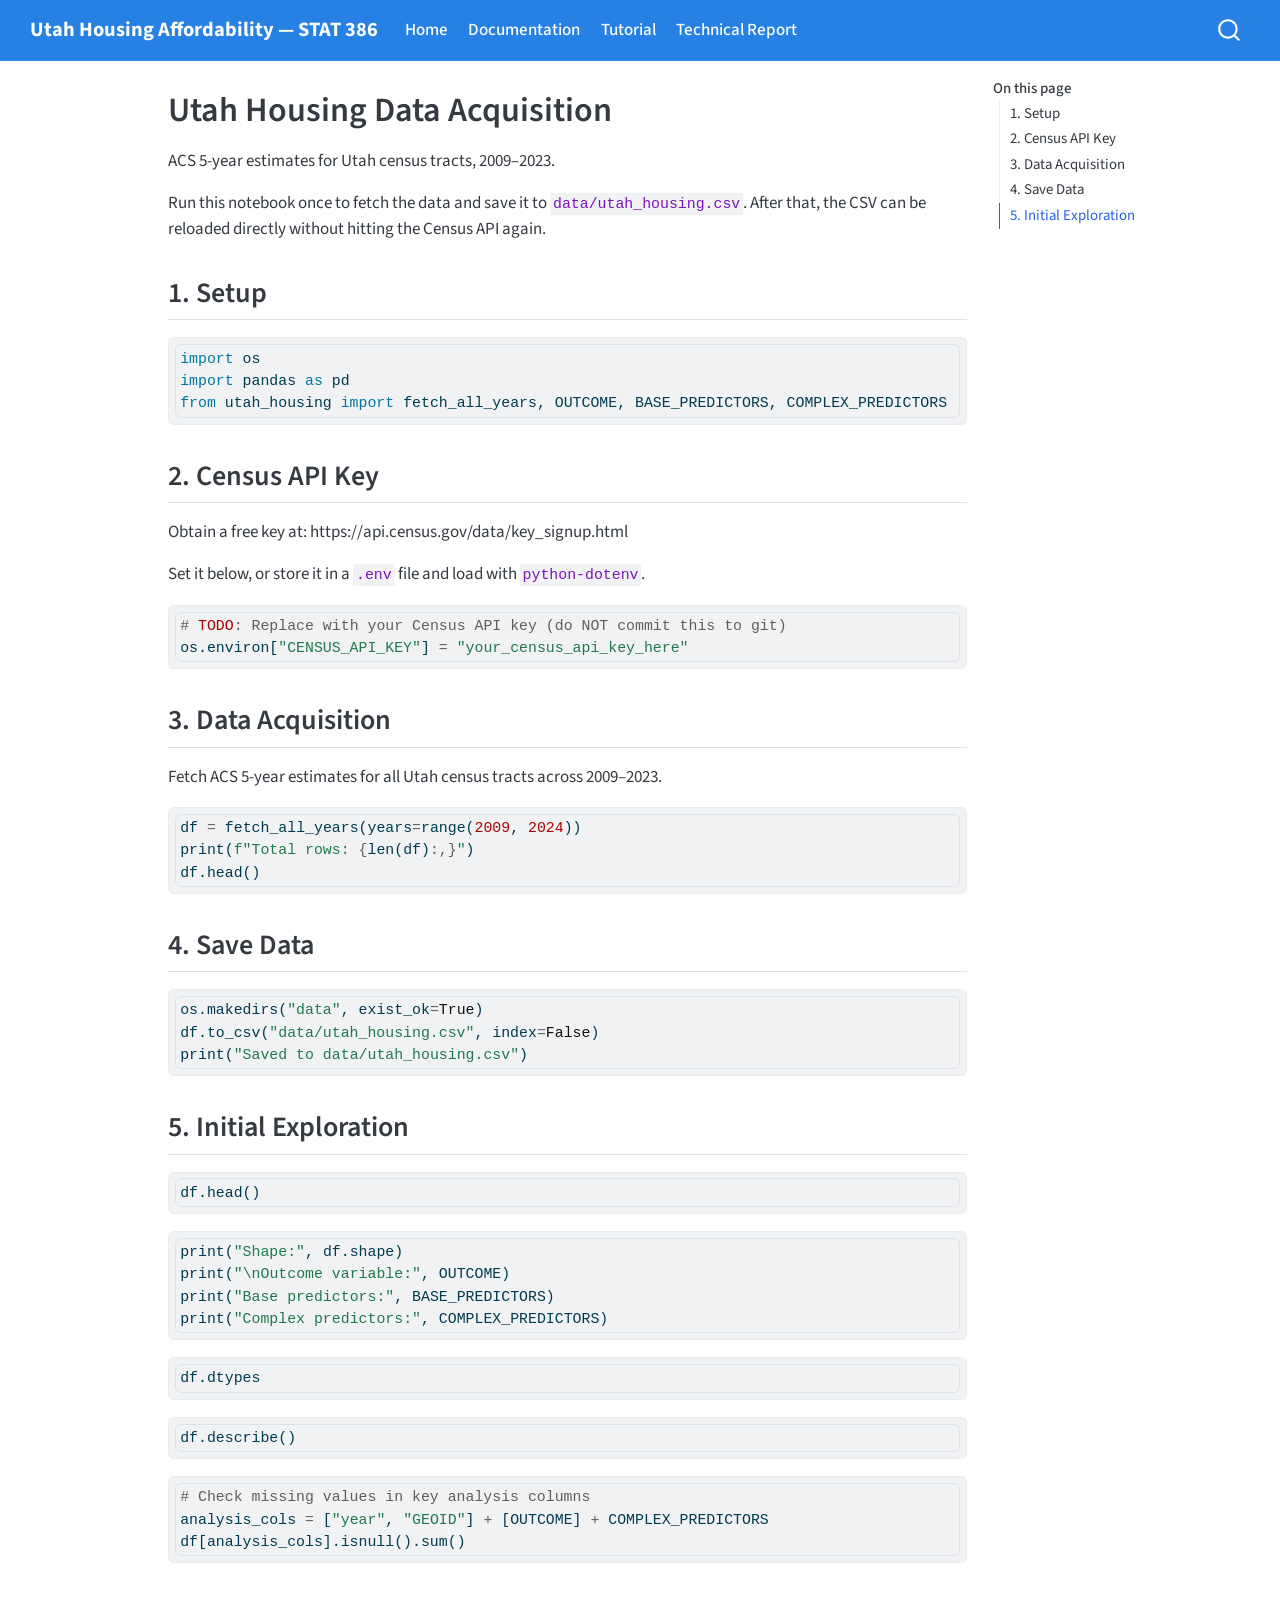
==== docs/data_acquisition.html @ f3c0e5d0 "Initial commit: Utah Housing Project" ====
<!DOCTYPE html>
<html xmlns="http://www.w3.org/1999/xhtml" lang="en" xml:lang="en"><head>

<meta charset="utf-8">
<meta name="generator" content="quarto-1.8.26">

<meta name="viewport" content="width=device-width, initial-scale=1.0, user-scalable=yes">


<title>Utah Housing Data Acquisition – Utah Housing Affordability — STAT 386</title>
<style>
code{white-space: pre-wrap;}
span.smallcaps{font-variant: small-caps;}
div.columns{display: flex; gap: min(4vw, 1.5em);}
div.column{flex: auto; overflow-x: auto;}
div.hanging-indent{margin-left: 1.5em; text-indent: -1.5em;}
ul.task-list{list-style: none;}
ul.task-list li input[type="checkbox"] {
  width: 0.8em;
  margin: 0 0.8em 0.2em -1em; /* quarto-specific, see https://github.com/quarto-dev/quarto-cli/issues/4556 */ 
  vertical-align: middle;
}
/* CSS for syntax highlighting */
html { -webkit-text-size-adjust: 100%; }
pre > code.sourceCode { white-space: pre; position: relative; }
pre > code.sourceCode > span { display: inline-block; line-height: 1.25; }
pre > code.sourceCode > span:empty { height: 1.2em; }
.sourceCode { overflow: visible; }
code.sourceCode > span { color: inherit; text-decoration: inherit; }
div.sourceCode { margin: 1em 0; }
pre.sourceCode { margin: 0; }
@media screen {
div.sourceCode { overflow: auto; }
}
@media print {
pre > code.sourceCode { white-space: pre-wrap; }
pre > code.sourceCode > span { text-indent: -5em; padding-left: 5em; }
}
pre.numberSource code
  { counter-reset: source-line 0; }
pre.numberSource code > span
  { position: relative; left: -4em; counter-increment: source-line; }
pre.numberSource code > span > a:first-child::before
  { content: counter(source-line);
    position: relative; left: -1em; text-align: right; vertical-align: baseline;
    border: none; display: inline-block;
    -webkit-touch-callout: none; -webkit-user-select: none;
    -khtml-user-select: none; -moz-user-select: none;
    -ms-user-select: none; user-select: none;
    padding: 0 4px; width: 4em;
  }
pre.numberSource { margin-left: 3em;  padding-left: 4px; }
div.sourceCode
  {   }
@media screen {
pre > code.sourceCode > span > a:first-child::before { text-decoration: underline; }
}
</style>


<script src="site_libs/quarto-nav/quarto-nav.js"></script>
<script src="site_libs/quarto-nav/headroom.min.js"></script>
<script src="site_libs/clipboard/clipboard.min.js"></script>
<script src="site_libs/quarto-search/autocomplete.umd.js"></script>
<script src="site_libs/quarto-search/fuse.min.js"></script>
<script src="site_libs/quarto-search/quarto-search.js"></script>
<meta name="quarto:offset" content="./">
<script src="site_libs/quarto-html/quarto.js" type="module"></script>
<script src="site_libs/quarto-html/tabsets/tabsets.js" type="module"></script>
<script src="site_libs/quarto-html/axe/axe-check.js" type="module"></script>
<script src="site_libs/quarto-html/popper.min.js"></script>
<script src="site_libs/quarto-html/tippy.umd.min.js"></script>
<script src="site_libs/quarto-html/anchor.min.js"></script>
<link href="site_libs/quarto-html/tippy.css" rel="stylesheet">
<link href="site_libs/quarto-html/quarto-syntax-highlighting-587c61ba64f3a5504c4d52d930310e48.css" rel="stylesheet" id="quarto-text-highlighting-styles">
<script src="site_libs/bootstrap/bootstrap.min.js"></script>
<link href="site_libs/bootstrap/bootstrap-icons.css" rel="stylesheet">
<link href="site_libs/bootstrap/bootstrap-029b10fc0dc652dab2ec1ac156c1a037.min.css" rel="stylesheet" append-hash="true" id="quarto-bootstrap" data-mode="light">
<script id="quarto-search-options" type="application/json">{
  "location": "navbar",
  "copy-button": false,
  "collapse-after": 3,
  "panel-placement": "end",
  "type": "overlay",
  "limit": 50,
  "keyboard-shortcut": [
    "f",
    "/",
    "s"
  ],
  "show-item-context": false,
  "language": {
    "search-no-results-text": "No results",
    "search-matching-documents-text": "matching documents",
    "search-copy-link-title": "Copy link to search",
    "search-hide-matches-text": "Hide additional matches",
    "search-more-match-text": "more match in this document",
    "search-more-matches-text": "more matches in this document",
    "search-clear-button-title": "Clear",
    "search-text-placeholder": "",
    "search-detached-cancel-button-title": "Cancel",
    "search-submit-button-title": "Submit",
    "search-label": "Search"
  }
}</script>


<link rel="stylesheet" href="styles.css">
</head>

<body class="nav-fixed quarto-light">

<div id="quarto-search-results"></div>
  <header id="quarto-header" class="headroom fixed-top">
    <nav class="navbar navbar-expand-lg " data-bs-theme="dark">
      <div class="navbar-container container-fluid">
      <div class="navbar-brand-container mx-auto">
    <a class="navbar-brand" href="./index.html">
    <span class="navbar-title">Utah Housing Affordability — STAT 386</span>
    </a>
  </div>
            <div id="quarto-search" class="" title="Search"></div>
          <button class="navbar-toggler" type="button" data-bs-toggle="collapse" data-bs-target="#navbarCollapse" aria-controls="navbarCollapse" role="menu" aria-expanded="false" aria-label="Toggle navigation" onclick="if (window.quartoToggleHeadroom) { window.quartoToggleHeadroom(); }">
  <span class="navbar-toggler-icon"></span>
</button>
          <div class="collapse navbar-collapse" id="navbarCollapse">
            <ul class="navbar-nav navbar-nav-scroll me-auto">
  <li class="nav-item">
    <a class="nav-link" href="./index.html"> 
<span class="menu-text">Home</span></a>
  </li>  
  <li class="nav-item">
    <a class="nav-link" href="./Documentation.html"> 
<span class="menu-text">Documentation</span></a>
  </li>  
  <li class="nav-item">
    <a class="nav-link" href="./Tutorial.html"> 
<span class="menu-text">Tutorial</span></a>
  </li>  
  <li class="nav-item">
    <a class="nav-link" href="./TechnicalReport.html"> 
<span class="menu-text">Technical Report</span></a>
  </li>  
</ul>
          </div> <!-- /navcollapse -->
            <div class="quarto-navbar-tools">
</div>
      </div> <!-- /container-fluid -->
    </nav>
</header>
<!-- content -->
<div id="quarto-content" class="quarto-container page-columns page-rows-contents page-layout-article page-navbar">
<!-- sidebar -->
<!-- margin-sidebar -->
    <div id="quarto-margin-sidebar" class="sidebar margin-sidebar">
        <nav id="TOC" role="doc-toc" class="toc-active">
    <h2 id="toc-title">On this page</h2>
   
  <ul>
  <li><a href="#setup" id="toc-setup" class="nav-link active" data-scroll-target="#setup">1. Setup</a></li>
  <li><a href="#census-api-key" id="toc-census-api-key" class="nav-link" data-scroll-target="#census-api-key">2. Census API Key</a></li>
  <li><a href="#data-acquisition" id="toc-data-acquisition" class="nav-link" data-scroll-target="#data-acquisition">3. Data Acquisition</a></li>
  <li><a href="#save-data" id="toc-save-data" class="nav-link" data-scroll-target="#save-data">4. Save Data</a></li>
  <li><a href="#initial-exploration" id="toc-initial-exploration" class="nav-link" data-scroll-target="#initial-exploration">5. Initial Exploration</a></li>
  </ul>
</nav>
    </div>
<!-- main -->
<main class="content" id="quarto-document-content">

<header id="title-block-header" class="quarto-title-block default">
<div class="quarto-title">
<h1 class="title">Utah Housing Data Acquisition</h1>
</div>



<div class="quarto-title-meta">

    
  
    
  </div>
  


</header>


<p>ACS 5-year estimates for Utah census tracts, 2009–2023.</p>
<p>Run this notebook once to fetch the data and save it to <code>data/utah_housing.csv</code>. After that, the CSV can be reloaded directly without hitting the Census API again.</p>
<section id="setup" class="level2">
<h2 class="anchored" data-anchor-id="setup">1. Setup</h2>
<div id="cell-3" class="cell">
<div class="code-copy-outer-scaffold"><div class="sourceCode cell-code" id="cb1"><pre class="sourceCode python code-with-copy"><code class="sourceCode python"><span id="cb1-1"><a href="#cb1-1" aria-hidden="true" tabindex="-1"></a><span class="im">import</span> os</span>
<span id="cb1-2"><a href="#cb1-2" aria-hidden="true" tabindex="-1"></a><span class="im">import</span> pandas <span class="im">as</span> pd</span>
<span id="cb1-3"><a href="#cb1-3" aria-hidden="true" tabindex="-1"></a><span class="im">from</span> utah_housing <span class="im">import</span> fetch_all_years, OUTCOME, BASE_PREDICTORS, COMPLEX_PREDICTORS</span></code></pre></div><button title="Copy to Clipboard" class="code-copy-button"><i class="bi"></i></button></div>
</div>
</section>
<section id="census-api-key" class="level2">
<h2 class="anchored" data-anchor-id="census-api-key">2. Census API Key</h2>
<p>Obtain a free key at: https://api.census.gov/data/key_signup.html</p>
<p>Set it below, or store it in a <code>.env</code> file and load with <code>python-dotenv</code>.</p>
<div id="cell-5" class="cell">
<div class="code-copy-outer-scaffold"><div class="sourceCode cell-code" id="cb2"><pre class="sourceCode python code-with-copy"><code class="sourceCode python"><span id="cb2-1"><a href="#cb2-1" aria-hidden="true" tabindex="-1"></a><span class="co"># </span><span class="al">TODO</span><span class="co">: Replace with your Census API key (do NOT commit this to git)</span></span>
<span id="cb2-2"><a href="#cb2-2" aria-hidden="true" tabindex="-1"></a>os.environ[<span class="st">"CENSUS_API_KEY"</span>] <span class="op">=</span> <span class="st">"your_census_api_key_here"</span></span></code></pre></div><button title="Copy to Clipboard" class="code-copy-button"><i class="bi"></i></button></div>
</div>
</section>
<section id="data-acquisition" class="level2">
<h2 class="anchored" data-anchor-id="data-acquisition">3. Data Acquisition</h2>
<p>Fetch ACS 5-year estimates for all Utah census tracts across 2009–2023.</p>
<div id="cell-7" class="cell">
<div class="code-copy-outer-scaffold"><div class="sourceCode cell-code" id="cb3"><pre class="sourceCode python code-with-copy"><code class="sourceCode python"><span id="cb3-1"><a href="#cb3-1" aria-hidden="true" tabindex="-1"></a>df <span class="op">=</span> fetch_all_years(years<span class="op">=</span><span class="bu">range</span>(<span class="dv">2009</span>, <span class="dv">2024</span>))</span>
<span id="cb3-2"><a href="#cb3-2" aria-hidden="true" tabindex="-1"></a><span class="bu">print</span>(<span class="ss">f"Total rows: </span><span class="sc">{</span><span class="bu">len</span>(df)<span class="sc">:,}</span><span class="ss">"</span>)</span>
<span id="cb3-3"><a href="#cb3-3" aria-hidden="true" tabindex="-1"></a>df.head()</span></code></pre></div><button title="Copy to Clipboard" class="code-copy-button"><i class="bi"></i></button></div>
</div>
</section>
<section id="save-data" class="level2">
<h2 class="anchored" data-anchor-id="save-data">4. Save Data</h2>
<div id="cell-9" class="cell">
<div class="code-copy-outer-scaffold"><div class="sourceCode cell-code" id="cb4"><pre class="sourceCode python code-with-copy"><code class="sourceCode python"><span id="cb4-1"><a href="#cb4-1" aria-hidden="true" tabindex="-1"></a>os.makedirs(<span class="st">"data"</span>, exist_ok<span class="op">=</span><span class="va">True</span>)</span>
<span id="cb4-2"><a href="#cb4-2" aria-hidden="true" tabindex="-1"></a>df.to_csv(<span class="st">"data/utah_housing.csv"</span>, index<span class="op">=</span><span class="va">False</span>)</span>
<span id="cb4-3"><a href="#cb4-3" aria-hidden="true" tabindex="-1"></a><span class="bu">print</span>(<span class="st">"Saved to data/utah_housing.csv"</span>)</span></code></pre></div><button title="Copy to Clipboard" class="code-copy-button"><i class="bi"></i></button></div>
</div>
</section>
<section id="initial-exploration" class="level2">
<h2 class="anchored" data-anchor-id="initial-exploration">5. Initial Exploration</h2>
<div id="cell-11" class="cell">
<div class="code-copy-outer-scaffold"><div class="sourceCode cell-code" id="cb5"><pre class="sourceCode python code-with-copy"><code class="sourceCode python"><span id="cb5-1"><a href="#cb5-1" aria-hidden="true" tabindex="-1"></a>df.head()</span></code></pre></div><button title="Copy to Clipboard" class="code-copy-button"><i class="bi"></i></button></div>
</div>
<div id="cell-12" class="cell">
<div class="code-copy-outer-scaffold"><div class="sourceCode cell-code" id="cb6"><pre class="sourceCode python code-with-copy"><code class="sourceCode python"><span id="cb6-1"><a href="#cb6-1" aria-hidden="true" tabindex="-1"></a><span class="bu">print</span>(<span class="st">"Shape:"</span>, df.shape)</span>
<span id="cb6-2"><a href="#cb6-2" aria-hidden="true" tabindex="-1"></a><span class="bu">print</span>(<span class="st">"</span><span class="ch">\n</span><span class="st">Outcome variable:"</span>, OUTCOME)</span>
<span id="cb6-3"><a href="#cb6-3" aria-hidden="true" tabindex="-1"></a><span class="bu">print</span>(<span class="st">"Base predictors:"</span>, BASE_PREDICTORS)</span>
<span id="cb6-4"><a href="#cb6-4" aria-hidden="true" tabindex="-1"></a><span class="bu">print</span>(<span class="st">"Complex predictors:"</span>, COMPLEX_PREDICTORS)</span></code></pre></div><button title="Copy to Clipboard" class="code-copy-button"><i class="bi"></i></button></div>
</div>
<div id="cell-13" class="cell">
<div class="code-copy-outer-scaffold"><div class="sourceCode cell-code" id="cb7"><pre class="sourceCode python code-with-copy"><code class="sourceCode python"><span id="cb7-1"><a href="#cb7-1" aria-hidden="true" tabindex="-1"></a>df.dtypes</span></code></pre></div><button title="Copy to Clipboard" class="code-copy-button"><i class="bi"></i></button></div>
</div>
<div id="cell-14" class="cell">
<div class="code-copy-outer-scaffold"><div class="sourceCode cell-code" id="cb8"><pre class="sourceCode python code-with-copy"><code class="sourceCode python"><span id="cb8-1"><a href="#cb8-1" aria-hidden="true" tabindex="-1"></a>df.describe()</span></code></pre></div><button title="Copy to Clipboard" class="code-copy-button"><i class="bi"></i></button></div>
</div>
<div id="cell-15" class="cell">
<div class="code-copy-outer-scaffold"><div class="sourceCode cell-code" id="cb9"><pre class="sourceCode python code-with-copy"><code class="sourceCode python"><span id="cb9-1"><a href="#cb9-1" aria-hidden="true" tabindex="-1"></a><span class="co"># Check missing values in key analysis columns</span></span>
<span id="cb9-2"><a href="#cb9-2" aria-hidden="true" tabindex="-1"></a>analysis_cols <span class="op">=</span> [<span class="st">"year"</span>, <span class="st">"GEOID"</span>] <span class="op">+</span> [OUTCOME] <span class="op">+</span> COMPLEX_PREDICTORS</span>
<span id="cb9-3"><a href="#cb9-3" aria-hidden="true" tabindex="-1"></a>df[analysis_cols].isnull().<span class="bu">sum</span>()</span></code></pre></div><button title="Copy to Clipboard" class="code-copy-button"><i class="bi"></i></button></div>
</div>


</section>

</main> <!-- /main -->
<script id="quarto-html-after-body" type="application/javascript">
  window.document.addEventListener("DOMContentLoaded", function (event) {
    const icon = "";
    const anchorJS = new window.AnchorJS();
    anchorJS.options = {
      placement: 'right',
      icon: icon
    };
    anchorJS.add('.anchored');
    const isCodeAnnotation = (el) => {
      for (const clz of el.classList) {
        if (clz.startsWith('code-annotation-')) {                     
          return true;
        }
      }
      return false;
    }
    const onCopySuccess = function(e) {
      // button target
      const button = e.trigger;
      // don't keep focus
      button.blur();
      // flash "checked"
      button.classList.add('code-copy-button-checked');
      var currentTitle = button.getAttribute("title");
      button.setAttribute("title", "Copied!");
      let tooltip;
      if (window.bootstrap) {
        button.setAttribute("data-bs-toggle", "tooltip");
        button.setAttribute("data-bs-placement", "left");
        button.setAttribute("data-bs-title", "Copied!");
        tooltip = new bootstrap.Tooltip(button, 
          { trigger: "manual", 
            customClass: "code-copy-button-tooltip",
            offset: [0, -8]});
        tooltip.show();    
      }
      setTimeout(function() {
        if (tooltip) {
          tooltip.hide();
          button.removeAttribute("data-bs-title");
          button.removeAttribute("data-bs-toggle");
          button.removeAttribute("data-bs-placement");
        }
        button.setAttribute("title", currentTitle);
        button.classList.remove('code-copy-button-checked');
      }, 1000);
      // clear code selection
      e.clearSelection();
    }
    const getTextToCopy = function(trigger) {
      const outerScaffold = trigger.parentElement.cloneNode(true);
      const codeEl = outerScaffold.querySelector('code');
      for (const childEl of codeEl.children) {
        if (isCodeAnnotation(childEl)) {
          childEl.remove();
        }
      }
      return codeEl.innerText;
    }
    const clipboard = new window.ClipboardJS('.code-copy-button:not([data-in-quarto-modal])', {
      text: getTextToCopy
    });
    clipboard.on('success', onCopySuccess);
    if (window.document.getElementById('quarto-embedded-source-code-modal')) {
      const clipboardModal = new window.ClipboardJS('.code-copy-button[data-in-quarto-modal]', {
        text: getTextToCopy,
        container: window.document.getElementById('quarto-embedded-source-code-modal')
      });
      clipboardModal.on('success', onCopySuccess);
    }
    const viewSource = window.document.getElementById('quarto-view-source') ||
                       window.document.getElementById('quarto-code-tools-source');
    if (viewSource) {
      const sourceUrl = viewSource.getAttribute("data-quarto-source-url");
      viewSource.addEventListener("click", function(e) {
        if (sourceUrl) {
          // rstudio viewer pane
          if (/\bcapabilities=\b/.test(window.location)) {
            window.open(sourceUrl);
          } else {
            window.location.href = sourceUrl;
          }
        } else {
          const modal = new bootstrap.Modal(document.getElementById('quarto-embedded-source-code-modal'));
          modal.show();
        }
        return false;
      });
    }
    function toggleCodeHandler(show) {
      return function(e) {
        const detailsSrc = window.document.querySelectorAll(".cell > details > .sourceCode");
        for (let i=0; i<detailsSrc.length; i++) {
          const details = detailsSrc[i].parentElement;
          if (show) {
            details.open = true;
          } else {
            details.removeAttribute("open");
          }
        }
        const cellCodeDivs = window.document.querySelectorAll(".cell > .sourceCode");
        const fromCls = show ? "hidden" : "unhidden";
        const toCls = show ? "unhidden" : "hidden";
        for (let i=0; i<cellCodeDivs.length; i++) {
          const codeDiv = cellCodeDivs[i];
          if (codeDiv.classList.contains(fromCls)) {
            codeDiv.classList.remove(fromCls);
            codeDiv.classList.add(toCls);
          } 
        }
        return false;
      }
    }
    const hideAllCode = window.document.getElementById("quarto-hide-all-code");
    if (hideAllCode) {
      hideAllCode.addEventListener("click", toggleCodeHandler(false));
    }
    const showAllCode = window.document.getElementById("quarto-show-all-code");
    if (showAllCode) {
      showAllCode.addEventListener("click", toggleCodeHandler(true));
    }
      var localhostRegex = new RegExp(/^(?:http|https):\/\/localhost\:?[0-9]*\//);
      var mailtoRegex = new RegExp(/^mailto:/);
        var filterRegex = new RegExp('/' + window.location.host + '/');
      var isInternal = (href) => {
          return filterRegex.test(href) || localhostRegex.test(href) || mailtoRegex.test(href);
      }
      // Inspect non-navigation links and adorn them if external
     var links = window.document.querySelectorAll('a[href]:not(.nav-link):not(.navbar-brand):not(.toc-action):not(.sidebar-link):not(.sidebar-item-toggle):not(.pagination-link):not(.no-external):not([aria-hidden]):not(.dropdown-item):not(.quarto-navigation-tool):not(.about-link)');
      for (var i=0; i<links.length; i++) {
        const link = links[i];
        if (!isInternal(link.href)) {
          // undo the damage that might have been done by quarto-nav.js in the case of
          // links that we want to consider external
          if (link.dataset.originalHref !== undefined) {
            link.href = link.dataset.originalHref;
          }
        }
      }
    function tippyHover(el, contentFn, onTriggerFn, onUntriggerFn) {
      const config = {
        allowHTML: true,
        maxWidth: 500,
        delay: 100,
        arrow: false,
        appendTo: function(el) {
            return el.parentElement;
        },
        interactive: true,
        interactiveBorder: 10,
        theme: 'quarto',
        placement: 'bottom-start',
      };
      if (contentFn) {
        config.content = contentFn;
      }
      if (onTriggerFn) {
        config.onTrigger = onTriggerFn;
      }
      if (onUntriggerFn) {
        config.onUntrigger = onUntriggerFn;
      }
      window.tippy(el, config); 
    }
    const noterefs = window.document.querySelectorAll('a[role="doc-noteref"]');
    for (var i=0; i<noterefs.length; i++) {
      const ref = noterefs[i];
      tippyHover(ref, function() {
        // use id or data attribute instead here
        let href = ref.getAttribute('data-footnote-href') || ref.getAttribute('href');
        try { href = new URL(href).hash; } catch {}
        const id = href.replace(/^#\/?/, "");
        const note = window.document.getElementById(id);
        if (note) {
          return note.innerHTML;
        } else {
          return "";
        }
      });
    }
    const xrefs = window.document.querySelectorAll('a.quarto-xref');
    const processXRef = (id, note) => {
      // Strip column container classes
      const stripColumnClz = (el) => {
        el.classList.remove("page-full", "page-columns");
        if (el.children) {
          for (const child of el.children) {
            stripColumnClz(child);
          }
        }
      }
      stripColumnClz(note)
      if (id === null || id.startsWith('sec-')) {
        // Special case sections, only their first couple elements
        const container = document.createElement("div");
        if (note.children && note.children.length > 2) {
          container.appendChild(note.children[0].cloneNode(true));
          for (let i = 1; i < note.children.length; i++) {
            const child = note.children[i];
            if (child.tagName === "P" && child.innerText === "") {
              continue;
            } else {
              container.appendChild(child.cloneNode(true));
              break;
            }
          }
          if (window.Quarto?.typesetMath) {
            window.Quarto.typesetMath(container);
          }
          return container.innerHTML
        } else {
          if (window.Quarto?.typesetMath) {
            window.Quarto.typesetMath(note);
          }
          return note.innerHTML;
        }
      } else {
        // Remove any anchor links if they are present
        const anchorLink = note.querySelector('a.anchorjs-link');
        if (anchorLink) {
          anchorLink.remove();
        }
        if (window.Quarto?.typesetMath) {
          window.Quarto.typesetMath(note);
        }
        if (note.classList.contains("callout")) {
          return note.outerHTML;
        } else {
          return note.innerHTML;
        }
      }
    }
    for (var i=0; i<xrefs.length; i++) {
      const xref = xrefs[i];
      tippyHover(xref, undefined, function(instance) {
        instance.disable();
        let url = xref.getAttribute('href');
        let hash = undefined; 
        if (url.startsWith('#')) {
          hash = url;
        } else {
          try { hash = new URL(url).hash; } catch {}
        }
        if (hash) {
          const id = hash.replace(/^#\/?/, "");
          const note = window.document.getElementById(id);
          if (note !== null) {
            try {
              const html = processXRef(id, note.cloneNode(true));
              instance.setContent(html);
            } finally {
              instance.enable();
              instance.show();
            }
          } else {
            // See if we can fetch this
            fetch(url.split('#')[0])
            .then(res => res.text())
            .then(html => {
              const parser = new DOMParser();
              const htmlDoc = parser.parseFromString(html, "text/html");
              const note = htmlDoc.getElementById(id);
              if (note !== null) {
                const html = processXRef(id, note);
                instance.setContent(html);
              } 
            }).finally(() => {
              instance.enable();
              instance.show();
            });
          }
        } else {
          // See if we can fetch a full url (with no hash to target)
          // This is a special case and we should probably do some content thinning / targeting
          fetch(url)
          .then(res => res.text())
          .then(html => {
            const parser = new DOMParser();
            const htmlDoc = parser.parseFromString(html, "text/html");
            const note = htmlDoc.querySelector('main.content');
            if (note !== null) {
              // This should only happen for chapter cross references
              // (since there is no id in the URL)
              // remove the first header
              if (note.children.length > 0 && note.children[0].tagName === "HEADER") {
                note.children[0].remove();
              }
              const html = processXRef(null, note);
              instance.setContent(html);
            } 
          }).finally(() => {
            instance.enable();
            instance.show();
          });
        }
      }, function(instance) {
      });
    }
        let selectedAnnoteEl;
        const selectorForAnnotation = ( cell, annotation) => {
          let cellAttr = 'data-code-cell="' + cell + '"';
          let lineAttr = 'data-code-annotation="' +  annotation + '"';
          const selector = 'span[' + cellAttr + '][' + lineAttr + ']';
          return selector;
        }
        const selectCodeLines = (annoteEl) => {
          const doc = window.document;
          const targetCell = annoteEl.getAttribute("data-target-cell");
          const targetAnnotation = annoteEl.getAttribute("data-target-annotation");
          const annoteSpan = window.document.querySelector(selectorForAnnotation(targetCell, targetAnnotation));
          const lines = annoteSpan.getAttribute("data-code-lines").split(",");
          const lineIds = lines.map((line) => {
            return targetCell + "-" + line;
          })
          let top = null;
          let height = null;
          let parent = null;
          if (lineIds.length > 0) {
              //compute the position of the single el (top and bottom and make a div)
              const el = window.document.getElementById(lineIds[0]);
              top = el.offsetTop;
              height = el.offsetHeight;
              parent = el.parentElement.parentElement;
            if (lineIds.length > 1) {
              const lastEl = window.document.getElementById(lineIds[lineIds.length - 1]);
              const bottom = lastEl.offsetTop + lastEl.offsetHeight;
              height = bottom - top;
            }
            if (top !== null && height !== null && parent !== null) {
              // cook up a div (if necessary) and position it 
              let div = window.document.getElementById("code-annotation-line-highlight");
              if (div === null) {
                div = window.document.createElement("div");
                div.setAttribute("id", "code-annotation-line-highlight");
                div.style.position = 'absolute';
                parent.appendChild(div);
              }
              div.style.top = top - 2 + "px";
              div.style.height = height + 4 + "px";
              div.style.left = 0;
              let gutterDiv = window.document.getElementById("code-annotation-line-highlight-gutter");
              if (gutterDiv === null) {
                gutterDiv = window.document.createElement("div");
                gutterDiv.setAttribute("id", "code-annotation-line-highlight-gutter");
                gutterDiv.style.position = 'absolute';
                const codeCell = window.document.getElementById(targetCell);
                const gutter = codeCell.querySelector('.code-annotation-gutter');
                gutter.appendChild(gutterDiv);
              }
              gutterDiv.style.top = top - 2 + "px";
              gutterDiv.style.height = height + 4 + "px";
            }
            selectedAnnoteEl = annoteEl;
          }
        };
        const unselectCodeLines = () => {
          const elementsIds = ["code-annotation-line-highlight", "code-annotation-line-highlight-gutter"];
          elementsIds.forEach((elId) => {
            const div = window.document.getElementById(elId);
            if (div) {
              div.remove();
            }
          });
          selectedAnnoteEl = undefined;
        };
          // Handle positioning of the toggle
      window.addEventListener(
        "resize",
        throttle(() => {
          elRect = undefined;
          if (selectedAnnoteEl) {
            selectCodeLines(selectedAnnoteEl);
          }
        }, 10)
      );
      function throttle(fn, ms) {
      let throttle = false;
      let timer;
        return (...args) => {
          if(!throttle) { // first call gets through
              fn.apply(this, args);
              throttle = true;
          } else { // all the others get throttled
              if(timer) clearTimeout(timer); // cancel #2
              timer = setTimeout(() => {
                fn.apply(this, args);
                timer = throttle = false;
              }, ms);
          }
        };
      }
        // Attach click handler to the DT
        const annoteDls = window.document.querySelectorAll('dt[data-target-cell]');
        for (const annoteDlNode of annoteDls) {
          annoteDlNode.addEventListener('click', (event) => {
            const clickedEl = event.target;
            if (clickedEl !== selectedAnnoteEl) {
              unselectCodeLines();
              const activeEl = window.document.querySelector('dt[data-target-cell].code-annotation-active');
              if (activeEl) {
                activeEl.classList.remove('code-annotation-active');
              }
              selectCodeLines(clickedEl);
              clickedEl.classList.add('code-annotation-active');
            } else {
              // Unselect the line
              unselectCodeLines();
              clickedEl.classList.remove('code-annotation-active');
            }
          });
        }
    const findCites = (el) => {
      const parentEl = el.parentElement;
      if (parentEl) {
        const cites = parentEl.dataset.cites;
        if (cites) {
          return {
            el,
            cites: cites.split(' ')
          };
        } else {
          return findCites(el.parentElement)
        }
      } else {
        return undefined;
      }
    };
    var bibliorefs = window.document.querySelectorAll('a[role="doc-biblioref"]');
    for (var i=0; i<bibliorefs.length; i++) {
      const ref = bibliorefs[i];
      const citeInfo = findCites(ref);
      if (citeInfo) {
        tippyHover(citeInfo.el, function() {
          var popup = window.document.createElement('div');
          citeInfo.cites.forEach(function(cite) {
            var citeDiv = window.document.createElement('div');
            citeDiv.classList.add('hanging-indent');
            citeDiv.classList.add('csl-entry');
            var biblioDiv = window.document.getElementById('ref-' + cite);
            if (biblioDiv) {
              citeDiv.innerHTML = biblioDiv.innerHTML;
            }
            popup.appendChild(citeDiv);
          });
          return popup.innerHTML;
        });
      }
    }
  });
  </script>
</div> <!-- /content -->




</body></html>
---- docs/site_libs/quarto-html/tippy.css ----
.tippy-box[data-animation=fade][data-state=hidden]{opacity:0}[data-tippy-root]{max-width:calc(100vw - 10px)}.tippy-box{position:relative;background-color:#333;color:#fff;border-radius:4px;font-size:14px;line-height:1.4;white-space:normal;outline:0;transition-property:transform,visibility,opacity}.tippy-box[data-placement^=top]>.tippy-arrow{bottom:0}.tippy-box[data-placement^=top]>.tippy-arrow:before{bottom:-7px;left:0;border-width:8px 8px 0;border-top-color:initial;transform-origin:center top}.tippy-box[data-placement^=bottom]>.tippy-arrow{top:0}.tippy-box[data-placement^=bottom]>.tippy-arrow:before{top:-7px;left:0;border-width:0 8px 8px;border-bottom-color:initial;transform-origin:center bottom}.tippy-box[data-placement^=left]>.tippy-arrow{right:0}.tippy-box[data-placement^=left]>.tippy-arrow:before{border-width:8px 0 8px 8px;border-left-color:initial;right:-7px;transform-origin:center left}.tippy-box[data-placement^=right]>.tippy-arrow{left:0}.tippy-box[data-placement^=right]>.tippy-arrow:before{left:-7px;border-width:8px 8px 8px 0;border-right-color:initial;transform-origin:center right}.tippy-box[data-inertia][data-state=visible]{transition-timing-function:cubic-bezier(.54,1.5,.38,1.11)}.tippy-arrow{width:16px;height:16px;color:#333}.tippy-arrow:before{content:"";position:absolute;border-color:transparent;border-style:solid}.tippy-content{position:relative;padding:5px 9px;z-index:1}
---- docs/site_libs/quarto-html/quarto-syntax-highlighting-587c61ba64f3a5504c4d52d930310e48.css ----
/* quarto syntax highlight colors */
:root {
  --quarto-hl-ot-color: #003B4F;
  --quarto-hl-at-color: #657422;
  --quarto-hl-ss-color: #20794D;
  --quarto-hl-an-color: #5E5E5E;
  --quarto-hl-fu-color: #4758AB;
  --quarto-hl-st-color: #20794D;
  --quarto-hl-cf-color: #003B4F;
  --quarto-hl-op-color: #5E5E5E;
  --quarto-hl-er-color: #AD0000;
  --quarto-hl-bn-color: #AD0000;
  --quarto-hl-al-color: #AD0000;
  --quarto-hl-va-color: #111111;
  --quarto-hl-bu-color: inherit;
  --quarto-hl-ex-color: inherit;
  --quarto-hl-pp-color: #AD0000;
  --quarto-hl-in-color: #5E5E5E;
  --quarto-hl-vs-color: #20794D;
  --quarto-hl-wa-color: #5E5E5E;
  --quarto-hl-do-color: #5E5E5E;
  --quarto-hl-im-color: #00769E;
  --quarto-hl-ch-color: #20794D;
  --quarto-hl-dt-color: #AD0000;
  --quarto-hl-fl-color: #AD0000;
  --quarto-hl-co-color: #5E5E5E;
  --quarto-hl-cv-color: #5E5E5E;
  --quarto-hl-cn-color: #8f5902;
  --quarto-hl-sc-color: #5E5E5E;
  --quarto-hl-dv-color: #AD0000;
  --quarto-hl-kw-color: #003B4F;
}

/* other quarto variables */
:root {
  --quarto-font-monospace: SFMono-Regular, Menlo, Monaco, Consolas, "Liberation Mono", "Courier New", monospace;
}

/* syntax highlight based on Pandoc's rules */
pre > code.sourceCode > span {
  color: #003B4F;
}

code.sourceCode > span {
  color: #003B4F;
}

div.sourceCode,
div.sourceCode pre.sourceCode {
  color: #003B4F;
}

/* Normal */
code span {
  color: #003B4F;
}

/* Alert */
code span.al {
  color: #AD0000;
  font-style: inherit;
}

/* Annotation */
code span.an {
  color: #5E5E5E;
  font-style: inherit;
}

/* Attribute */
code span.at {
  color: #657422;
  font-style: inherit;
}

/* BaseN */
code span.bn {
  color: #AD0000;
  font-style: inherit;
}

/* BuiltIn */
code span.bu {
  font-style: inherit;
}

/* ControlFlow */
code span.cf {
  color: #003B4F;
  font-weight: bold;
  font-style: inherit;
}

/* Char */
code span.ch {
  color: #20794D;
  font-style: inherit;
}

/* Constant */
code span.cn {
  color: #8f5902;
  font-style: inherit;
}

/* Comment */
code span.co {
  color: #5E5E5E;
  font-style: inherit;
}

/* CommentVar */
code span.cv {
  color: #5E5E5E;
  font-style: italic;
}

/* Documentation */
code span.do {
  color: #5E5E5E;
  font-style: italic;
}

/* DataType */
code span.dt {
  color: #AD0000;
  font-style: inherit;
}

/* DecVal */
code span.dv {
  color: #AD0000;
  font-style: inherit;
}

/* Error */
code span.er {
  color: #AD0000;
  font-style: inherit;
}

/* Extension */
code span.ex {
  font-style: inherit;
}

/* Float */
code span.fl {
  color: #AD0000;
  font-style: inherit;
}

/* Function */
code span.fu {
  color: #4758AB;
  font-style: inherit;
}

/* Import */
code span.im {
  color: #00769E;
  font-style: inherit;
}

/* Information */
code span.in {
  color: #5E5E5E;
  font-style: inherit;
}

/* Keyword */
code span.kw {
  color: #003B4F;
  font-weight: bold;
  font-style: inherit;
}

/* Operator */
code span.op {
  color: #5E5E5E;
  font-style: inherit;
}

/* Other */
code span.ot {
  color: #003B4F;
  font-style: inherit;
}

/* Preprocessor */
code span.pp {
  color: #AD0000;
  font-style: inherit;
}

/* SpecialChar */
code span.sc {
  color: #5E5E5E;
  font-style: inherit;
}

/* SpecialString */
code span.ss {
  color: #20794D;
  font-style: inherit;
}

/* String */
code span.st {
  color: #20794D;
  font-style: inherit;
}

/* Variable */
code span.va {
  color: #111111;
  font-style: inherit;
}

/* VerbatimString */
code span.vs {
  color: #20794D;
  font-style: inherit;
}

/* Warning */
code span.wa {
  color: #5E5E5E;
  font-style: italic;
}

.prevent-inlining {
  content: "</";
}

/*# sourceMappingURL=2dce1cc6c82594539e1579de68416b47.css.map */
---- docs/styles.css ----
/* Custom CSS for the Utah Housing Project site */

:root {
  --primary-color: #2E86AB;
  --secondary-color: #A23B72;
  --accent-color: #F18F01;
  --text-color: #333;
  --light-gray: #f8f9fa;
  --border-color: #dee2e6;
}

/* Navigation */
.navbar-brand {
  font-weight: bold;
  font-size: 1.2rem;
}

.navbar-nav .nav-link {
  font-weight: 500;
}

/* Hero section */
.hero-section {
  padding: 3rem 0;
  background: linear-gradient(135deg, var(--primary-color) 0%, var(--secondary-color) 100%);
  color: white;
  margin-bottom: 2rem;
}

/* Project cards */
.project-card {
  border: 1px solid var(--border-color);
  border-radius: 8px;
  padding: 1.5rem;
  margin-bottom: 1.5rem;
  transition: box-shadow 0.3s ease;
}

.project-card:hover {
  box-shadow: 0 4px 8px rgba(0,0,0,0.1);
}

.project-card h3 {
  color: var(--primary-color);
  margin-bottom: 1rem;
}

/* Skills/stats grid */
.skills-grid {
  display: grid;
  grid-template-columns: repeat(auto-fit, minmax(200px, 1fr));
  gap: 1rem;
  margin: 2rem 0;
}

.skill-category {
  background: var(--light-gray);
  padding: 1rem;
  border-radius: 8px;
  border-left: 4px solid var(--primary-color);
}

.skill-category h4 {
  color: var(--primary-color);
  margin-bottom: 0.5rem;
}

/* Code blocks */
.sourceCode {
  border-radius: 6px;
  border: 1px solid var(--border-color);
}

/* Figures */
.figure {
  text-align: center;
  margin: 2rem 0;
}

.figure img {
  max-width: 100%;
  height: auto;
  border-radius: 6px;
  box-shadow: 0 2px 4px rgba(0,0,0,0.1);
}

.figure-caption {
  font-style: italic;
  color: #666;
  margin-top: 0.5rem;
}

/* Tables */
.table {
  margin: 1.5rem 0;
}

.table th {
  background-color: var(--primary-color);
  color: white;
  border: none;
}

/* Callout boxes */
.callout {
  margin: 1.5rem 0;
  padding: 1rem;
  border-radius: 6px;
  border-left: 4px solid var(--accent-color);
  background-color: var(--light-gray);
}

.callout-title {
  font-weight: bold;
  color: var(--accent-color);
  margin-bottom: 0.5rem;
}

/* Footer */
.footer {
  margin-top: 3rem;
  padding: 2rem 0;
  border-top: 1px solid var(--border-color);
  text-align: center;
  color: #666;
}

/* Responsive */
@media (max-width: 768px) {
  .hero-section {
    padding: 2rem 0;
  }

  .skills-grid {
    grid-template-columns: 1fr;
  }
}

/* Print */
@media print {
  .navbar, .footer {
    display: none;
  }

  .main-content {
    margin: 0;
    padding: 0;
  }
}
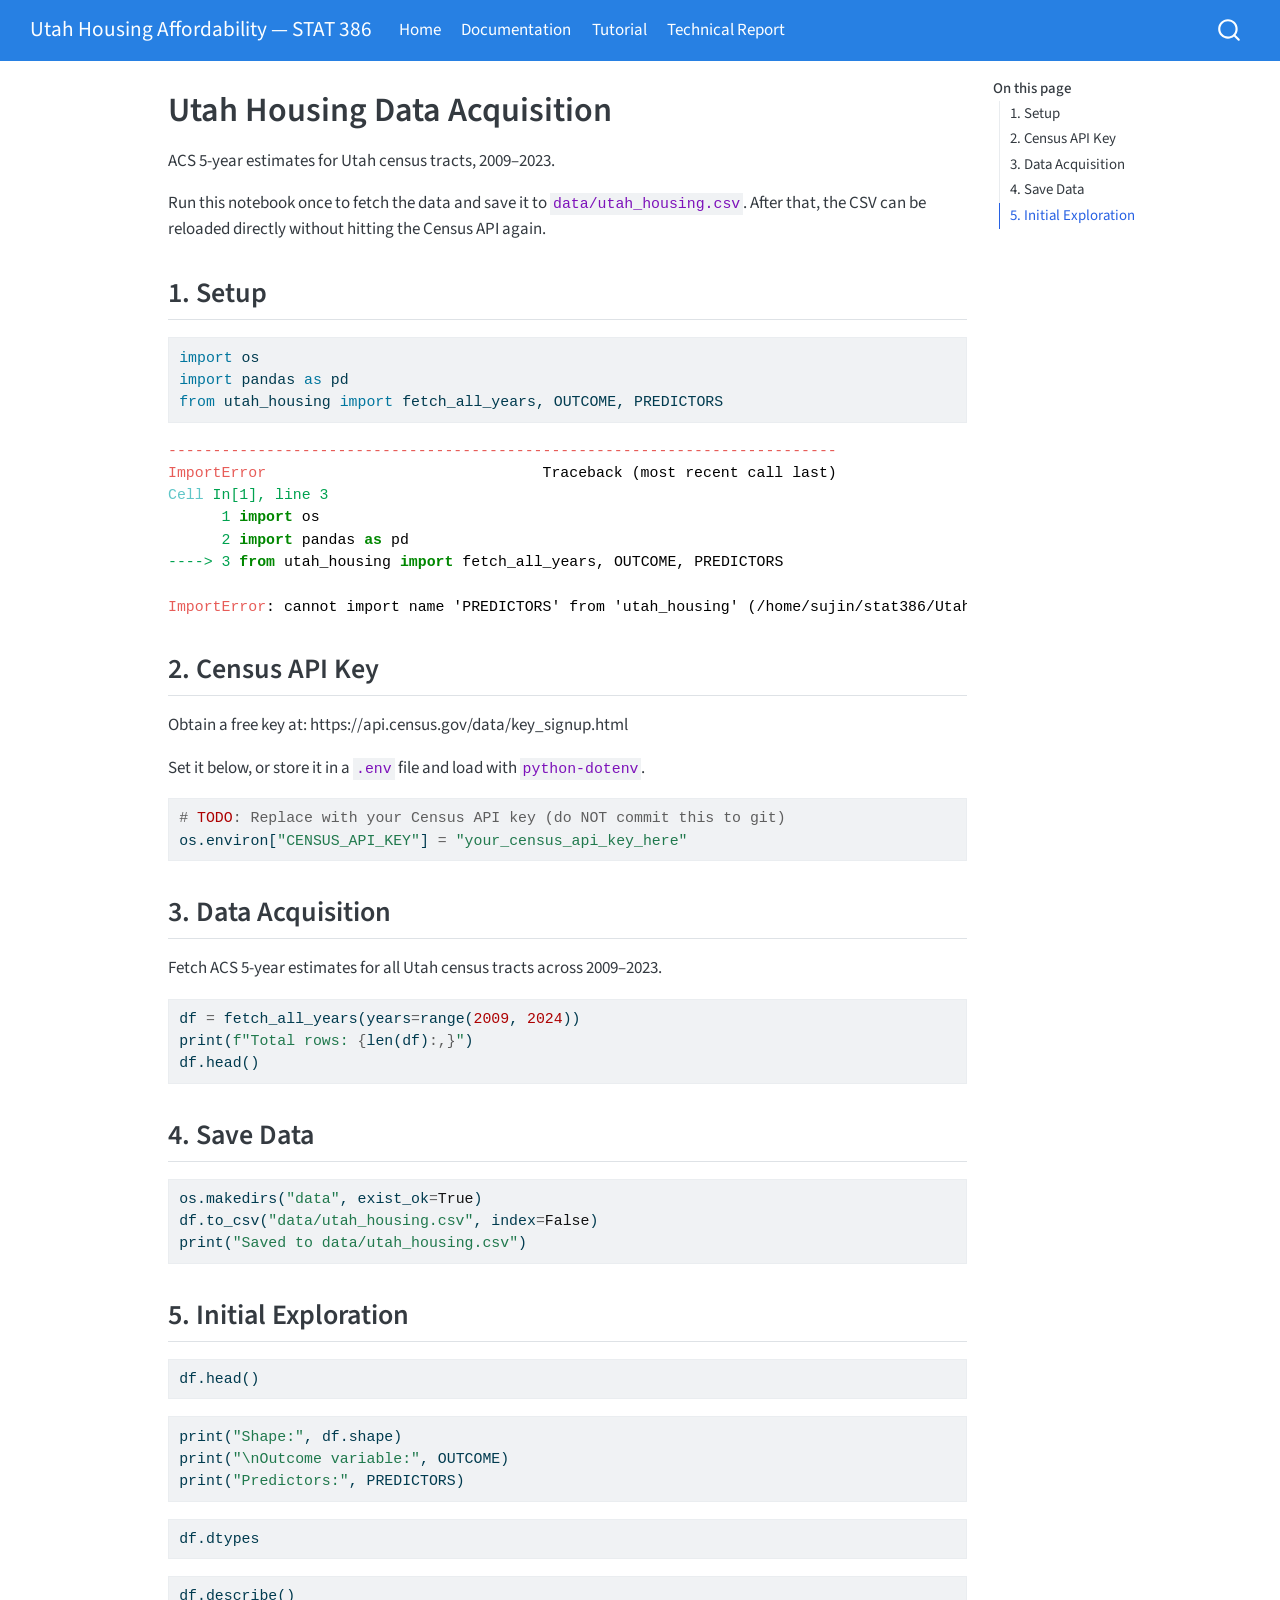
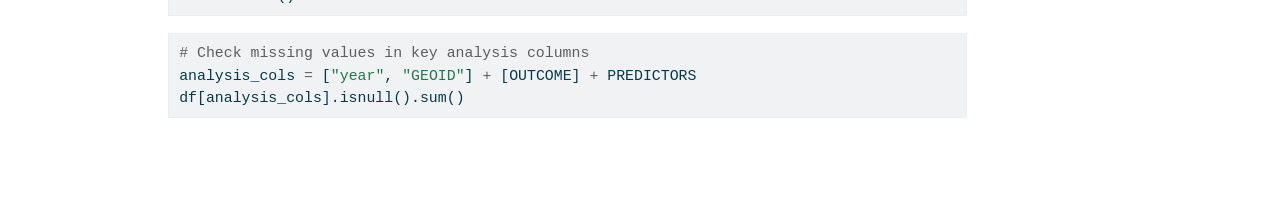
==== commit b8b436b2: "Updated documentation with project details, data sources, variables, and license information" ====
--- a/docs/data_acquisition.html
+++ b/docs/data_acquisition.html
@@ -191,10 +191,22 @@
 <p>Run this notebook once to fetch the data and save it to <code>data/utah_housing.csv</code>. After that, the CSV can be reloaded directly without hitting the Census API again.</p>
 <section id="setup" class="level2">
 <h2 class="anchored" data-anchor-id="setup">1. Setup</h2>
-<div id="cell-3" class="cell">
+<div id="cell-3" class="cell" data-execution_count="1">
 <div class="code-copy-outer-scaffold"><div class="sourceCode cell-code" id="cb1"><pre class="sourceCode python code-with-copy"><code class="sourceCode python"><span id="cb1-1"><a href="#cb1-1" aria-hidden="true" tabindex="-1"></a><span class="im">import</span> os</span>
 <span id="cb1-2"><a href="#cb1-2" aria-hidden="true" tabindex="-1"></a><span class="im">import</span> pandas <span class="im">as</span> pd</span>
-<span id="cb1-3"><a href="#cb1-3" aria-hidden="true" tabindex="-1"></a><span class="im">from</span> utah_housing <span class="im">import</span> fetch_all_years, OUTCOME, BASE_PREDICTORS, COMPLEX_PREDICTORS</span></code></pre></div><button title="Copy to Clipboard" class="code-copy-button"><i class="bi"></i></button></div>
+<span id="cb1-3"><a href="#cb1-3" aria-hidden="true" tabindex="-1"></a><span class="im">from</span> utah_housing <span class="im">import</span> fetch_all_years, OUTCOME, PREDICTORS</span></code></pre></div><button title="Copy to Clipboard" class="code-copy-button"><i class="bi"></i></button></div>
+<div class="cell-output cell-output-error">
+<div class="ansi-escaped-output">
+<pre><span class="ansi-red-fg">---------------------------------------------------------------------------</span>
+<span class="ansi-red-fg">ImportError</span>                               Traceback (most recent call last)
+<span class="ansi-cyan-fg">Cell</span><span class="ansi-cyan-fg"> </span><span class="ansi-green-fg">In[1]</span><span class="ansi-green-fg">, line 3</span>
+<span class="ansi-green-fg">      1</span> <span style="font-weight:bold;color:rgb(0,135,0)">import</span> os
+<span class="ansi-green-fg">      2</span> <span style="font-weight:bold;color:rgb(0,135,0)">import</span> pandas <span style="font-weight:bold;color:rgb(0,135,0)">as</span> pd
+<span class="ansi-green-fg">----&gt; </span><span class="ansi-green-fg">3</span> <span style="font-weight:bold;color:rgb(0,135,0)">from</span> utah_housing <span style="font-weight:bold;color:rgb(0,135,0)">import</span> fetch_all_years, OUTCOME, PREDICTORS
+
+<span class="ansi-red-fg">ImportError</span>: cannot import name 'PREDICTORS' from 'utah_housing' (/home/sujin/stat386/Utah_Housing_Project/.venv/lib/python3.13/site-packages/utah_housing/__init__.py)</pre>
+</div>
+</div>
 </div>
 </section>
 <section id="census-api-key" class="level2">
@@ -231,8 +243,7 @@
 <div id="cell-12" class="cell">
 <div class="code-copy-outer-scaffold"><div class="sourceCode cell-code" id="cb6"><pre class="sourceCode python code-with-copy"><code class="sourceCode python"><span id="cb6-1"><a href="#cb6-1" aria-hidden="true" tabindex="-1"></a><span class="bu">print</span>(<span class="st">"Shape:"</span>, df.shape)</span>
 <span id="cb6-2"><a href="#cb6-2" aria-hidden="true" tabindex="-1"></a><span class="bu">print</span>(<span class="st">"</span><span class="ch">\n</span><span class="st">Outcome variable:"</span>, OUTCOME)</span>
-<span id="cb6-3"><a href="#cb6-3" aria-hidden="true" tabindex="-1"></a><span class="bu">print</span>(<span class="st">"Base predictors:"</span>, BASE_PREDICTORS)</span>
-<span id="cb6-4"><a href="#cb6-4" aria-hidden="true" tabindex="-1"></a><span class="bu">print</span>(<span class="st">"Complex predictors:"</span>, COMPLEX_PREDICTORS)</span></code></pre></div><button title="Copy to Clipboard" class="code-copy-button"><i class="bi"></i></button></div>
+<span id="cb6-3"><a href="#cb6-3" aria-hidden="true" tabindex="-1"></a><span class="bu">print</span>(<span class="st">"Predictors:"</span>, PREDICTORS)</span></code></pre></div><button title="Copy to Clipboard" class="code-copy-button"><i class="bi"></i></button></div>
 </div>
 <div id="cell-13" class="cell">
 <div class="code-copy-outer-scaffold"><div class="sourceCode cell-code" id="cb7"><pre class="sourceCode python code-with-copy"><code class="sourceCode python"><span id="cb7-1"><a href="#cb7-1" aria-hidden="true" tabindex="-1"></a>df.dtypes</span></code></pre></div><button title="Copy to Clipboard" class="code-copy-button"><i class="bi"></i></button></div>
@@ -242,7 +253,7 @@
 </div>
 <div id="cell-15" class="cell">
 <div class="code-copy-outer-scaffold"><div class="sourceCode cell-code" id="cb9"><pre class="sourceCode python code-with-copy"><code class="sourceCode python"><span id="cb9-1"><a href="#cb9-1" aria-hidden="true" tabindex="-1"></a><span class="co"># Check missing values in key analysis columns</span></span>
-<span id="cb9-2"><a href="#cb9-2" aria-hidden="true" tabindex="-1"></a>analysis_cols <span class="op">=</span> [<span class="st">"year"</span>, <span class="st">"GEOID"</span>] <span class="op">+</span> [OUTCOME] <span class="op">+</span> COMPLEX_PREDICTORS</span>
+<span id="cb9-2"><a href="#cb9-2" aria-hidden="true" tabindex="-1"></a>analysis_cols <span class="op">=</span> [<span class="st">"year"</span>, <span class="st">"GEOID"</span>] <span class="op">+</span> [OUTCOME] <span class="op">+</span> PREDICTORS</span>
 <span id="cb9-3"><a href="#cb9-3" aria-hidden="true" tabindex="-1"></a>df[analysis_cols].isnull().<span class="bu">sum</span>()</span></code></pre></div><button title="Copy to Clipboard" class="code-copy-button"><i class="bi"></i></button></div>
 </div>
 
--- a/docs/styles.css
+++ b/docs/styles.css
@@ -1,149 +1 @@
-/* Custom CSS for the Utah Housing Project site */
-
-:root {
-  --primary-color: #2E86AB;
-  --secondary-color: #A23B72;
-  --accent-color: #F18F01;
-  --text-color: #333;
-  --light-gray: #f8f9fa;
-  --border-color: #dee2e6;
-}
-
-/* Navigation */
-.navbar-brand {
-  font-weight: bold;
-  font-size: 1.2rem;
-}
-
-.navbar-nav .nav-link {
-  font-weight: 500;
-}
-
-/* Hero section */
-.hero-section {
-  padding: 3rem 0;
-  background: linear-gradient(135deg, var(--primary-color) 0%, var(--secondary-color) 100%);
-  color: white;
-  margin-bottom: 2rem;
-}
-
-/* Project cards */
-.project-card {
-  border: 1px solid var(--border-color);
-  border-radius: 8px;
-  padding: 1.5rem;
-  margin-bottom: 1.5rem;
-  transition: box-shadow 0.3s ease;
-}
-
-.project-card:hover {
-  box-shadow: 0 4px 8px rgba(0,0,0,0.1);
-}
-
-.project-card h3 {
-  color: var(--primary-color);
-  margin-bottom: 1rem;
-}
-
-/* Skills/stats grid */
-.skills-grid {
-  display: grid;
-  grid-template-columns: repeat(auto-fit, minmax(200px, 1fr));
-  gap: 1rem;
-  margin: 2rem 0;
-}
-
-.skill-category {
-  background: var(--light-gray);
-  padding: 1rem;
-  border-radius: 8px;
-  border-left: 4px solid var(--primary-color);
-}
-
-.skill-category h4 {
-  color: var(--primary-color);
-  margin-bottom: 0.5rem;
-}
-
-/* Code blocks */
-.sourceCode {
-  border-radius: 6px;
-  border: 1px solid var(--border-color);
-}
-
-/* Figures */
-.figure {
-  text-align: center;
-  margin: 2rem 0;
-}
-
-.figure img {
-  max-width: 100%;
-  height: auto;
-  border-radius: 6px;
-  box-shadow: 0 2px 4px rgba(0,0,0,0.1);
-}
-
-.figure-caption {
-  font-style: italic;
-  color: #666;
-  margin-top: 0.5rem;
-}
-
-/* Tables */
-.table {
-  margin: 1.5rem 0;
-}
-
-.table th {
-  background-color: var(--primary-color);
-  color: white;
-  border: none;
-}
-
-/* Callout boxes */
-.callout {
-  margin: 1.5rem 0;
-  padding: 1rem;
-  border-radius: 6px;
-  border-left: 4px solid var(--accent-color);
-  background-color: var(--light-gray);
-}
-
-.callout-title {
-  font-weight: bold;
-  color: var(--accent-color);
-  margin-bottom: 0.5rem;
-}
-
-/* Footer */
-.footer {
-  margin-top: 3rem;
-  padding: 2rem 0;
-  border-top: 1px solid var(--border-color);
-  text-align: center;
-  color: #666;
-}
-
-/* Responsive */
-@media (max-width: 768px) {
-  .hero-section {
-    padding: 2rem 0;
-  }
-
-  .skills-grid {
-    grid-template-columns: 1fr;
-  }
-}
-
-/* Print */
-@media print {
-  .navbar, .footer {
-    display: none;
-  }
-
-  .main-content {
-    margin: 0;
-    padding: 0;
-  }
-}
+/* css styles */
